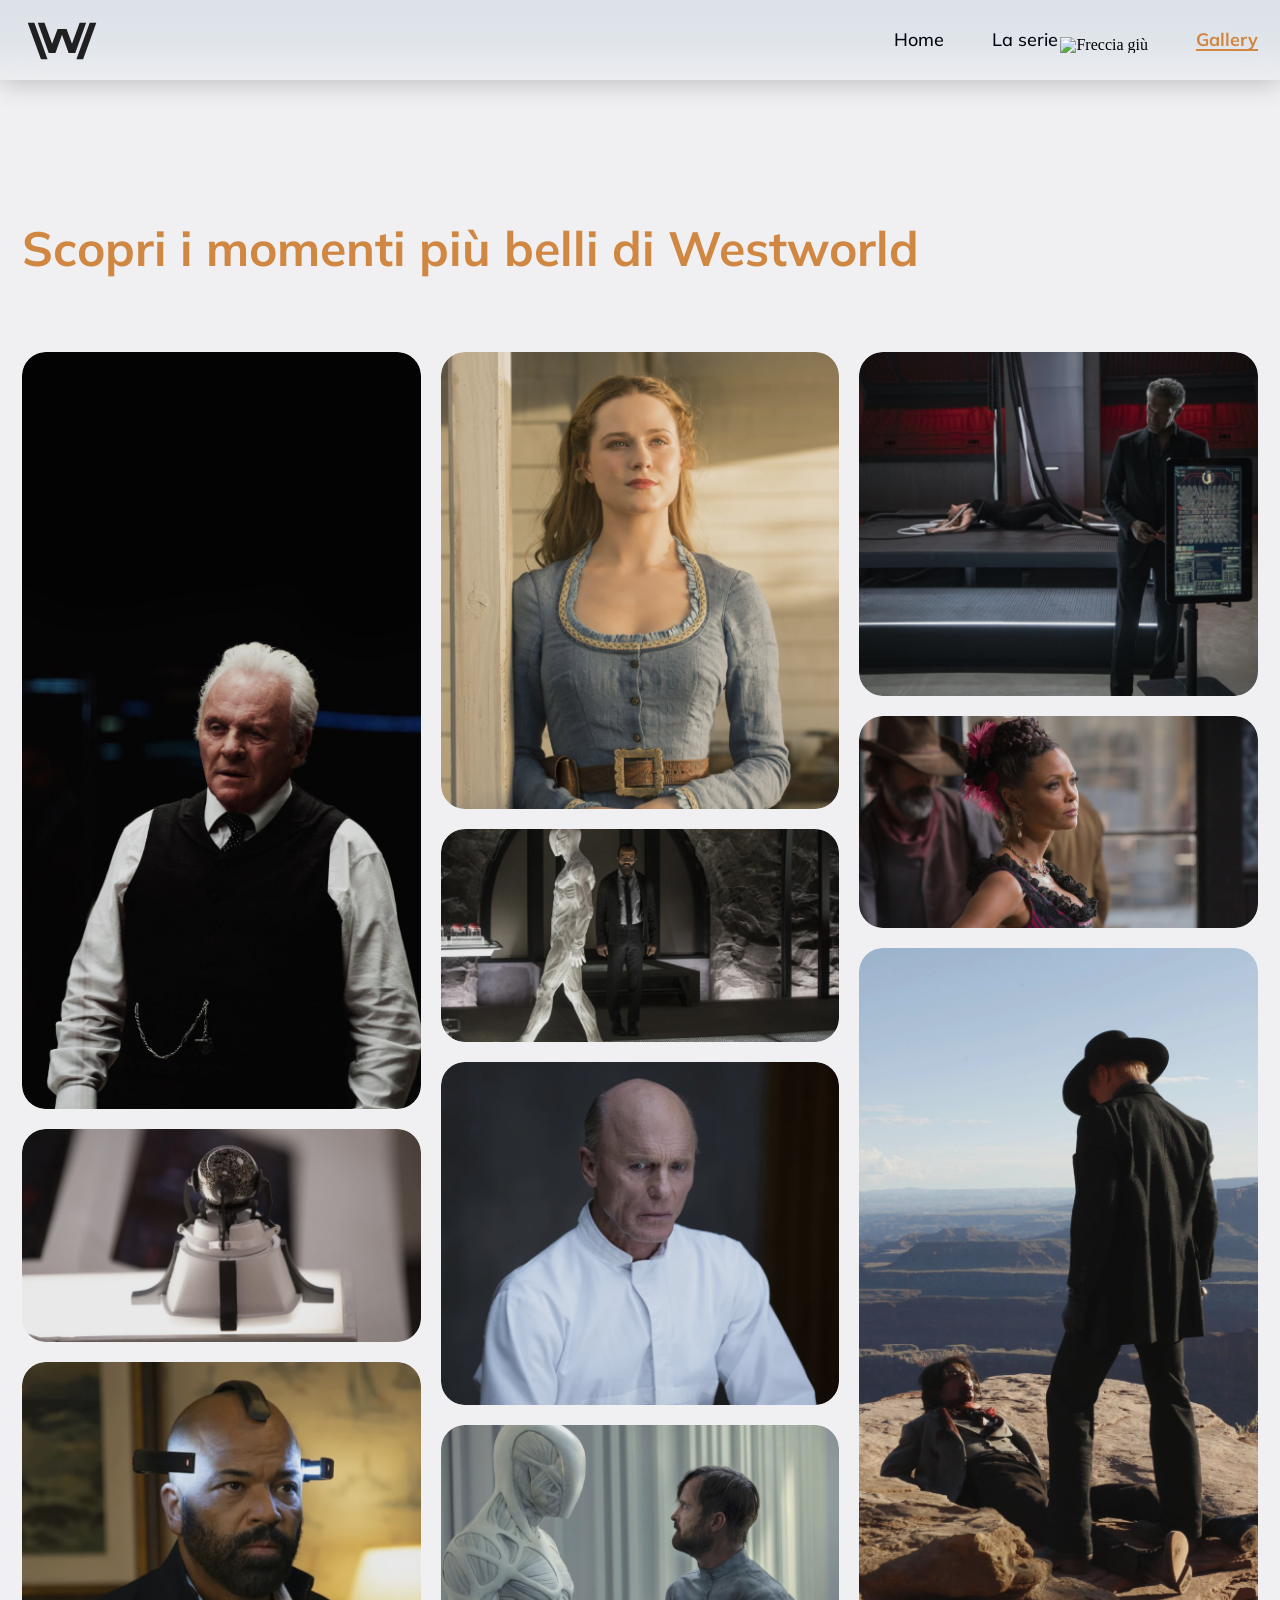
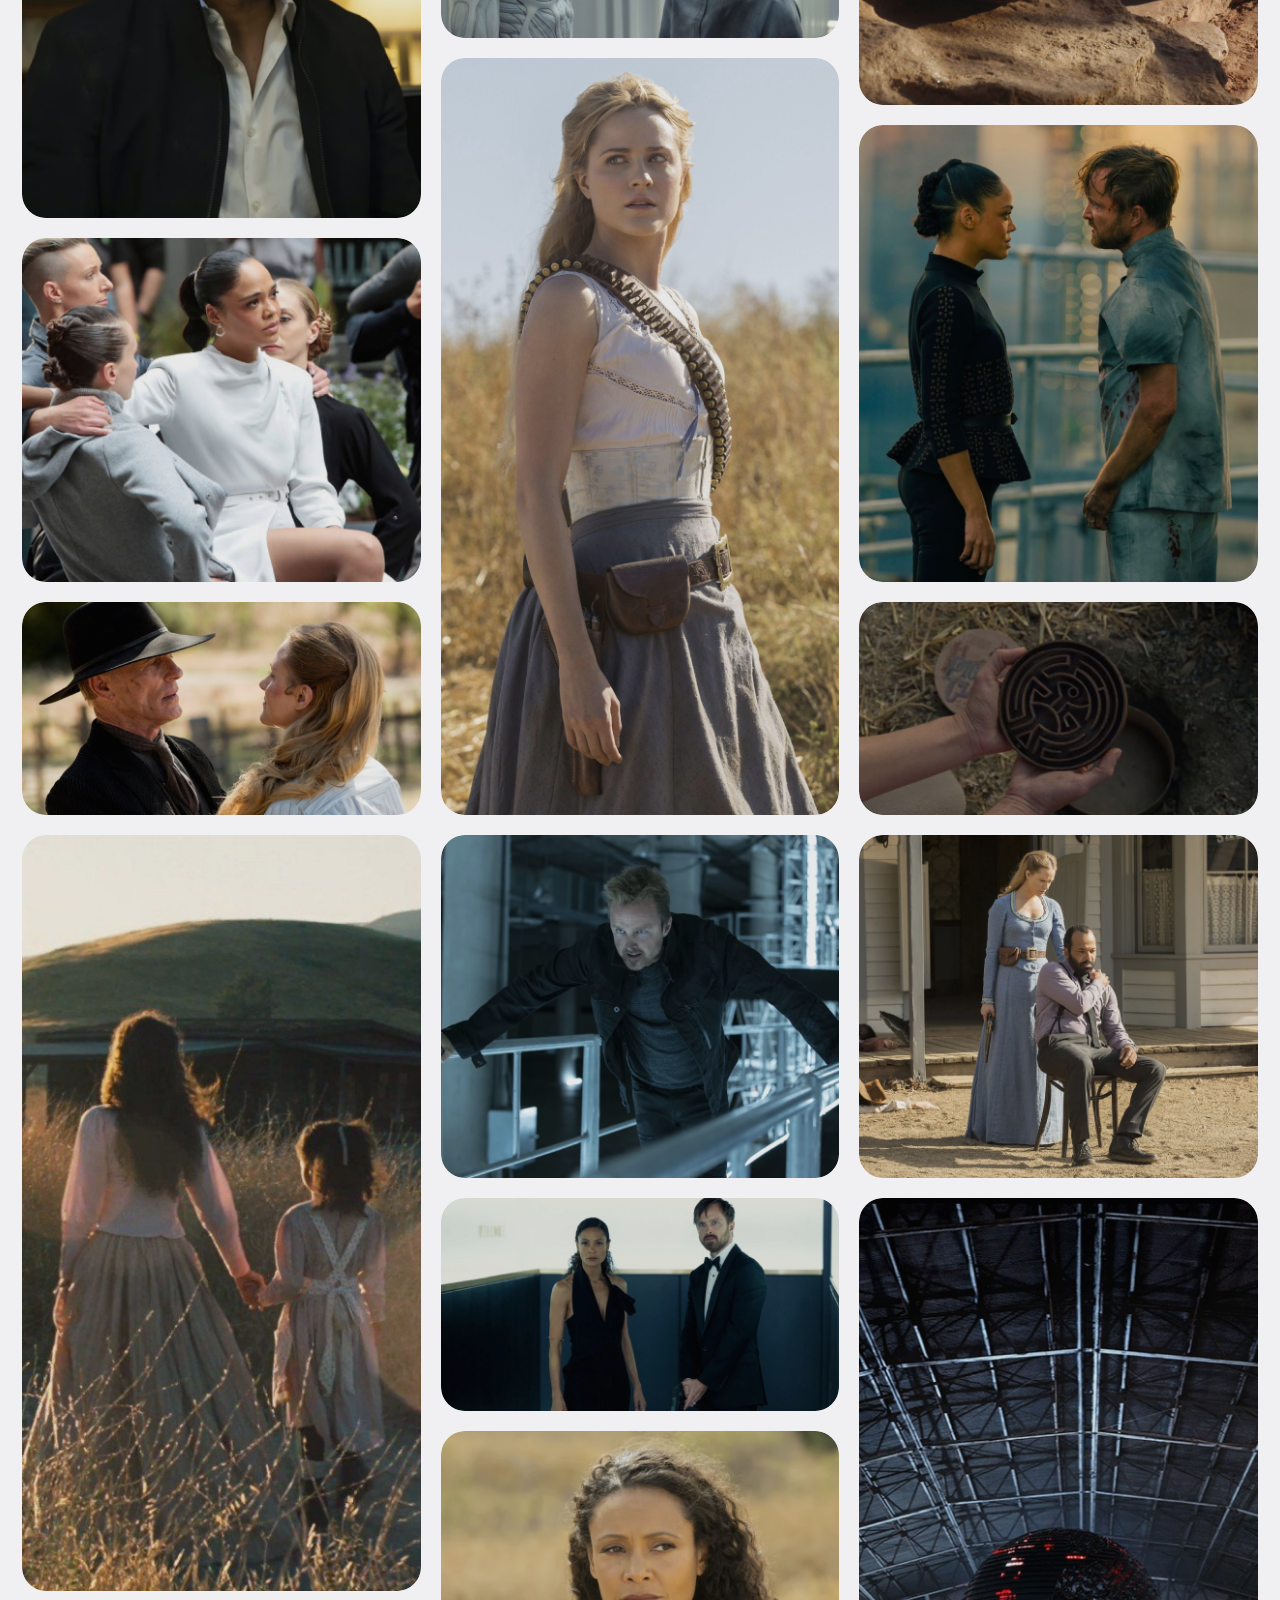
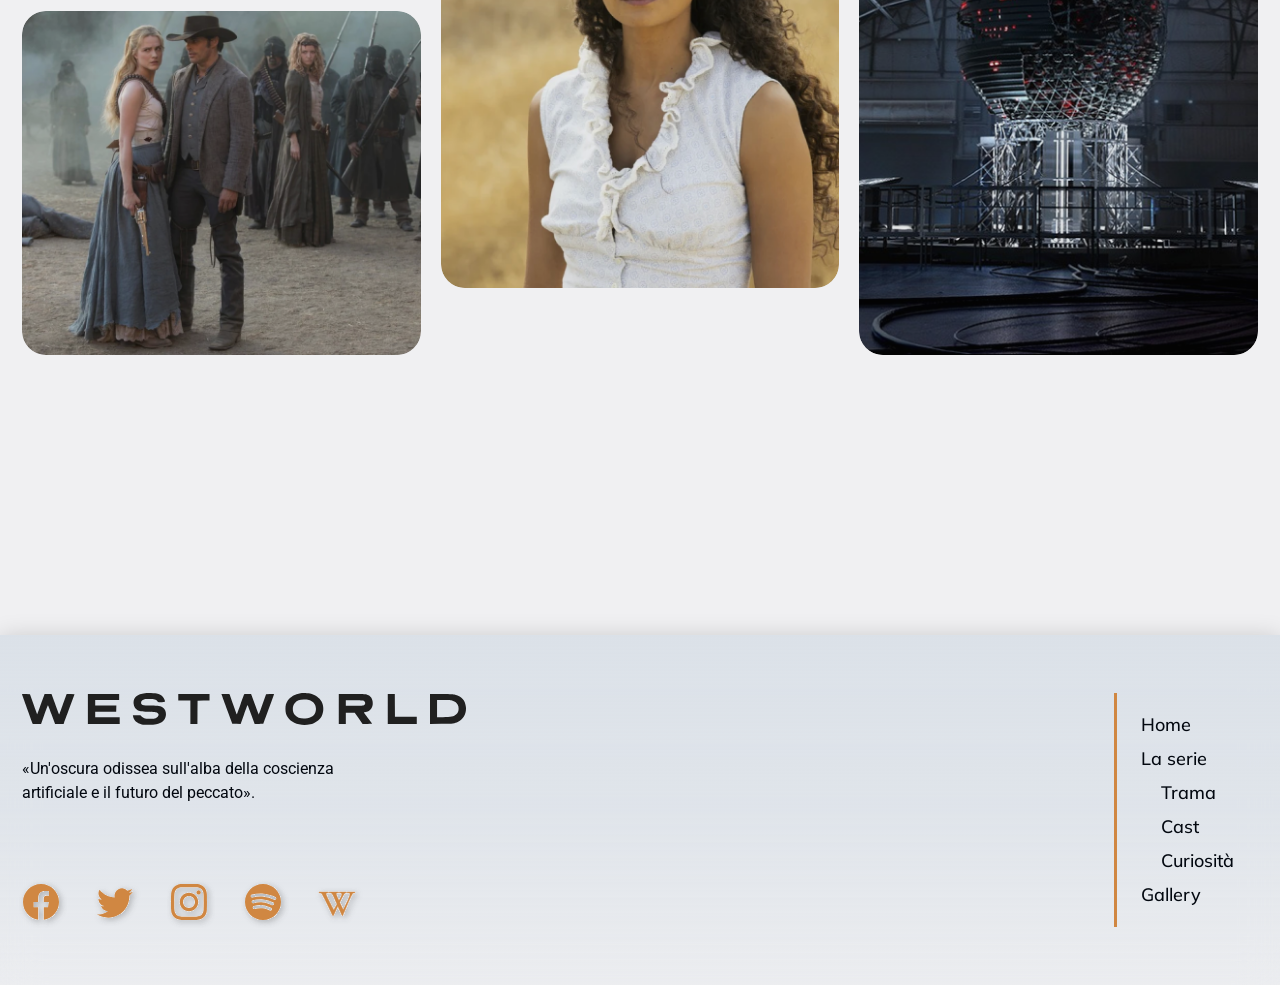
==== gallery.html @ d3ba0e5d "Update and rename Gallery.html to gallery.html" ====
<!DOCTYPE html>
<html lang="it">
<head>
    <meta charset="utf-8">
        <title>Westworld</title>

        <link rel="preconnect" href="https://fonts.googleapis.com">
        <link rel="preconnect" href="https://fonts.gstatic.com" crossorigin>
        <link href="https://fonts.googleapis.com/css2?family=Mulish:ital,wght@0,400;0,500;0,600;0,700;0,800;1,400;1,500;1,600;1,700;1,800&family=Roboto:ital,wght@0,400;0,500;0,700;1,400;1,500;1,700&display=swap" rel="stylesheet">
        
        <link rel="stylesheet" type="text/css" href="style.css">
        <link rel="icon" href="Image/icon/Logo.svg">
</head>
<body>
<header>
    <div class="container-fluid header">
        <div class="container">
            <a href="index.html" class="logo"><img src="Image/icon/Logo.svg" alt="Westworld logo"></a>
            <nav>
                <ul class="nav">
                    <li><a class="link-header" href="index.html" title="Home">Home</a></li>
                    <li id="dropdown-li">
                        <a class="link-header" id="dropdown-item" href="Laserie.html" title="La serie">La serie</a>
                        <img id="freccia-giu" src="Image/icon/freccia-giu-menu.svg" alt="Freccia giù">
                        <ul class="dropdown">
                            <li><a href="laserie.html#section-trama" class="link-header">Trama</a></li>
                            <li><a href="laserie.html#section-cast" class="link-header">Cast</a></li>
                            <li><a href="laserie.html#section-curiosita" class="link-header">Curiosità</a></li>
                        </ul>
                    </li>
                    <li><a class="link-header active" href="gallery.html" title="Gallery">Gallery</a></li>
                </ul>
            </nav>
        </div>
    </div>
</header>
<div class="placeholder-fixed-header"></div>
<section class="container-fluid gallery">
    <div class="container">
        <h2>Scopri i momenti più belli di Westworld</h2>
        <div class="gallery-content">
            <div class="gallery-column">
                <div class="immagine-gallery">
                    <img src="Image/Gallery/Sinistra/s-1.png" alt="Immagine di Westworld">
                </div>
                <div class="immagine-gallery">
                    <img src="Image/Gallery/Sinistra/s-2.png" alt="Immagine di Westworld">
                </div>
                <div class="immagine-gallery">
                    <img src="Image/Gallery/Sinistra/s-3.png" alt="Immagine di Westworld">
                </div>
                <div class="immagine-gallery">
                    <img src="Image/Gallery/Sinistra/s-4.png" alt="Immagine di Westworld">
                </div>
                <div class="immagine-gallery">
                    <img src="Image/Gallery/Sinistra/s-5.png" alt="Immagine di Westworld">
                </div>
                <div class="immagine-gallery">
                    <img src="Image/Gallery/Sinistra/s-6.png" alt="Immagine di Westworld">
                </div>
                <div class="immagine-gallery">
                    <img src="Image/Gallery/Sinistra/s-7.png" alt="Immagine di Westworld">
                </div>
            </div>
            <div class="gallery-column">
                <div class="immagine-gallery">
                    <img src="Image/Gallery/Centro/c-1.png" alt="Immagine di Westworld">
                </div>
                <div class="immagine-gallery">
                    <img src="Image/Gallery/Centro/c-2.png" alt="Immagine di Westworld">
                </div>
                <div class="immagine-gallery">
                    <img src="Image/Gallery/Centro/c-3.png" alt="Immagine di Westworld">
                </div>
                <div class="immagine-gallery">
                    <img src="Image/Gallery/Centro/c-4.png" alt="Immagine di Westworld">
                </div>
                <div class="immagine-gallery">
                    <img src="Image/Gallery/Centro/c-5.png" alt="Immagine di Westworld">
                </div>
                <div class="immagine-gallery">
                    <img src="Image/Gallery/Centro/c-6.png" alt="Immagine di Westworld">
                </div>
                <div class="immagine-gallery">
                    <img src="Image/Gallery/Centro/c-7.png" alt="Immagine di Westworld">
                </div>
                <div class="immagine-gallery">
                    <img src="Image/Gallery/Centro/c-8.png" alt="Immagine di Westworld">
                </div>
            </div>
            <div class="gallery-column">
                <div class="immagine-gallery">
                    <img src="Image/Gallery/Destra/d-1.png" alt="Immagine di Westworld">
                </div>
                <div class="immagine-gallery">
                    <img src="Image/Gallery/Destra/d-2.png" alt="Immagine di Westworld">
                </div>
                <div class="immagine-gallery">
                    <img src="Image/Gallery/Destra/d-3.png" alt="Immagine di Westworld">
                </div>
                <div class="immagine-gallery">
                    <img src="Image/Gallery/Destra/d-4.png" alt="Immagine di Westworld">
                </div>
                <div class="immagine-gallery">
                    <img src="Image/Gallery/Destra/d-5.png" alt="Immagine di Westworld">
                </div>
                <div class="immagine-gallery">
                    <img src="Image/Gallery/Destra/d-6.png" alt="Immagine di Westworld">
                </div>
                <div class="immagine-gallery">
                    <img src="Image/Gallery/Destra/d-7.png" alt="Immagine di Westworld">
                </div>
            </div>
        </div>
    </div>
</section>
<footer>
    <div class="container-fluid footer">
        <div class="container">
            <div class="footer-logo-testo-socials">
                <div class="footer-logo-testo-container">
                    <a href="index.html" class="footer-logo"><img src="Image/icon/Footer-logo.svg" alt="Logo di Westworld"></a>
                    <p>«Un'oscura odissea sull'alba della coscienza <br>artificiale e il futuro del peccato».</p>
                </div>
                <ul class="footer-socials">
                    <li class="social-container"><a href="https://www.facebook.com/westworldHBOitalia/" target="_blank"><img src="Image/icon/Facebook.svg" alt="Icona Facebook"></a></li>
                    <li class="social-container"><a href="https://twitter.com/WestworldHBO" target=”_blank”><img src="Image/icon/Twitter.svg" alt="Icona Twitter"></a></li>
                    <li class="social-container"><a href="https://www.instagram.com/westworldhbo/" target=”_blank”><img src="Image/icon/Instagram.svg" alt="Icona Instagram"></a></li>
                    <li class="social-container"><a href="https://open.spotify.com/playlist/1qlMJDeFjO2Y7QuNiYmuD4" target=”_blank”><img src="Image/icon/Spotify.svg" alt="Icona Spotify"></a></li>
                    <li class="social-container"><a href="https://it.wikipedia.org/wiki/Westworld_-_Dove_tutto_%C3%A8_concesso" target=”_blank”><img src="Image/icon/Wikipedia.svg" alt="Icona Wikipedia"></a></li>
                </ul>
            </div>
            <ul class="footer-menuitems">
                <li><a class="link-footer" href="index.html">Home</a></li>
                <li><a class="link-footer" href="Laserie.html">La serie</a></li>
                <li><a class="link-footer" href="Laserie.html#section-trama">Trama</a></li>
                <li><a class="link-footer" href="Laserie.html#section-cast">Cast</a></li>
                <li><a class="link-footer" href="Laserie.html#section-curiosita">Curiosità</a></li>
                <li><a class="link-footer" href="gallery.html">Gallery</a></li>
            </ul>
        </div>
    </div>
</footer>
</body>
</html>
---- style.css ----
/* http://meyerweb.com/eric/tools/css/reset/ 
   v2.0 | 20110126
   License: none (public domain)
*/

html, body, div, span, applet, object, iframe,
h1, h2, h3, h4, h5, h6, p, blockquote, pre,
a, abbr, acronym, address, big, cite, code,
del, dfn, em, img, ins, kbd, q, s, samp,
small, strike, strong, sub, sup, tt, var,
b, u, i, center,
dl, dt, dd, ol, ul, li,
fieldset, form, label, legend,
table, caption, tbody, tfoot, thead, tr, th, td,
article, aside, canvas, details, embed, 
figure, figcaption, footer, header, hgroup, 
menu, nav, output, ruby, section, summary,
time, mark, audio, video {
	margin: 0;
	padding: 0;
	border: 0;
	font-size: 100%;
	font: inherit;
	vertical-align: baseline;
}
/* HTML5 display-role reset for older browsers */
article, aside, details, figcaption, figure, 
footer, header, hgroup, menu, nav, section {
	display: block;
}
body {
	line-height: 1;
}
ol, ul {
	list-style: none;
}
blockquote, q {
	quotes: none;
}
blockquote:before, blockquote:after,
q:before, q:after {
	content: '';
	content: none;
}
table {
	border-collapse: collapse;
	border-spacing: 0;
}

/*variabili*/
:root{
    --primary: #D08742;
    --secondary: linear-gradient(#F0F1F2, #667E9E, #4B5A6D, #343A42);
    --tertiary: linear-gradient(rgba(219, 225, 232, 1), rgba(219, 225, 232, 0.8), rgba(219, 225, 232, 0.2));
    --light: #F0F0F2;
    --dark: #202020;
    --text: #030810;
}

/*tipografia*/
h1{
	font-family: 'Mulish', sans-serif;
    font-style: normal;
    font-size: 80px;
    font-weight: 800;
    line-height: 100%;
    letter-spacing: 0.24em;
    color: var(--text);
}
h2{
	font-family: 'Mulish', sans-serif;
    font-style: normal;
    font-size: 48px;
    font-weight: 700;
    line-height: 100%;
    color: var(--primary);
}
h3{
	font-family: 'Mulish', sans-serif;
    font-style: normal;
    font-size: 32px;
    font-weight: 600;
    line-height: 100%;
    color: var(--text);
}
h4{
	font-family: 'Mulish', sans-serif;
    font-style: normal;
    font-size: 24px;
    font-weight: 600;
    line-height: 100%;
    color: var(--primary);
}
h5{
	font-family: 'Mulish', sans-serif;
    font-style: normal;
    font-size: 20px;
    font-weight: 700;
    line-height: 100%;
	letter-spacing: -0.02em;
    color: var(--primary);
}
.pretitle{
	font-family: 'Mulish', sans-serif;
    font-style: italic;
    font-size: 20px;
    font-weight: 500;
    line-height: 100%;
    color: var(--text);
}
.subtitle{
	font-family: 'Mulish', sans-serif;
    font-style: italic;
    font-size: 24px;
    font-weight: 500;
    line-height: 100%;
    color: var(--text);
}
p{
    font-family: 'Roboto', sans-serif;
    font-style: normal;
    font-size: 16px;
    font-weight: 400;
    line-height: 150%;
    color: var(--text);
}
.strong-copy{
	font-family: 'Roboto', sans-serif;
    font-style: normal;
    font-size: 16px;
    font-weight: 700;
    line-height: 150%;
    color: var(--text);
}
.small-copy{
	font-family: 'Roboto', sans-serif;
    font-style: normal;
    font-size: 12px;
    font-weight: 400;
    line-height: 150%;
    color: var(--text);
}
.link{
	font-family: 'Roboto', sans-serif;
    font-style: normal;
    font-size: 16px;
    font-weight: 500;
    line-height: 100%;
    color: var(--text);
	text-decoration: underline;
}
.link:hover{
    color: var(--primary);
}
.link-header{
    font-family: 'Mulish', sans-serif;
	font-style: normal;
    font-size: 18px;
	font-weight:  500;
    line-height: 100%;
	text-decoration: none;
    color: var(--text);
}
.link-header:hover{
	color: var(--primary);
}
.link-header.active{
	font-family: 'Mulish', sans-serif;
	font-style: normal;
    font-size: 18px;
	font-weight:  700;
    line-height: 100%;
	color: var(--primary);
}
.link-header.active::after{
	content: '';
	position:absolute;
	left: 0;
	right: 0;
	bottom: -2px;
    border-bottom: 2px solid var(--primary);
}
.link-footer{
    font-family: 'Mulish', sans-serif;
    font-style: normal;
    font-size: 18px;
    font-weight: 500;
    line-height: 100%;
	text-decoration: none;
    color: var(--text);
}
.link-footer:hover{
    color: var(--primary);
}
.primary-button-font{
	font-family: 'Roboto', sans-serif;
    font-style: normal;
    font-size: 18px;
    font-weight: 500;
    line-height: 100%;
	text-decoration: none;
    color: var(--light);
}

/*generale*/
body{
	background-color: var(--light);
}
.container-fluid{
	width: 100%;
}
.container{
	max-width: 1276px;
	margin: 0 auto;
    padding: 0 20px;
    box-sizing: border-box;
}
.placeholder-fixed-header{
    height: 80px;
}
.primary-button{
    padding: 10px 15px;
    background-color: var(--primary);
    border-radius: 12px;
	display: inline;
	box-shadow: 2px 2px 6px 0px rgba(32, 32, 32, 0.25);
}
.primary-button:hover{
	background: linear-gradient(180deg, rgba(219, 225, 232, 0.20) 0%, rgba(220, 225, 232, 0.20) 100%); 
	box-shadow: 2px 2px 6px 0px rgba(32, 32, 32, 0.25), -2px -2px 4px 0px #F0F0F2;
}
.primary-button:hover .primary-button-font{
	color: var(--text)
}
.primary-button:active{
	background: var(--Details, linear-gradient(180deg, rgba(219, 225, 232, 0.20) 0%, rgba(220, 225, 232, 0.20) 100%));
	box-shadow: 2px 2px 6px 0px rgba(0, 0, 0, 0.25) inset, -2px -2px 6px 0px #FFF inset;
}
.primary-button:active .primary-button-font{
	color: var(--text)
}
.secondary-button {
    width: 40px;
    height: 40px;
    border-radius: 14px;
    background-image: var(--tertiary);
    border: none;
    display: flex;
    justify-content: center;
    align-items: center;
	margin-right: 8px;
	margin-bottom: 8px;
	box-shadow: 2px 2px 6px 0px rgba(32, 32, 32, 0.25);;
}
.secondary-button:hover{
	box-shadow: 2px 2px 6px 0px rgba(32, 32, 32, 0.25), -2px -2px 4px 0px #F0F0F2;
	color: var(--primary);
}
.secondary-button:hover svg{
	fill: var(--primary);
}
.secondary-button:active{
	box-shadow: 2px 2px 6px 0px rgba(0, 0, 0, 0.25) inset, -2px -2px 6px 0px #FFF inset;
	color: var(--primary);
}


/*header*/
.header{
    background-image: var(--tertiary);
    position: fixed;
    z-index: 9999;
	box-shadow: 0px 4px 24px 0px rgba(0, 0, 0, 0.20);
	backdrop-filter: blur(20px);
}

.header>.container{
    height: 80px;
    display: flex;
    justify-content: space-between;
    align-items: center;
}

.logo{
	width: fit-content;
	height: fit-content;
}

.logo>img{
	width: 80px;
	height: 80px;
}

.nav{
    list-style-type: none;
	margin: 0;
	padding: 0;
    display: flex;
    justify-content: flex-start;
    align-items: center;
    gap: 48px;
}

.nav>li{
    padding: 8px 0;
}

.dropdown{
    position: absolute;
    display: none;
    z-index: 1;
    background-image: var(--tertiary);
    padding: 12px 8px;
    border-radius: 8px;
    transform: translateX(-25%);
    top: 57px;
}

.dropdown>li{
    padding: 8px 8px;
}

.nav>li>a, .dropdown>li>a{
    position: relative;
    display: inline-block;
    vertical-align: top;
}

.nav li:hover .dropdown{
    display: block;
}

.nav li#dropdown-li{
    display: flex;
    align-items: center;
    gap: 2px;
}
.nav li #dropdown-item+#freccia-giu{
	margin-top: 10px;
    transform: rotateX(0deg);
    transition: transform 0.3s ease-in-out;
}
.nav li:hover #dropdown-item+#freccia-giu{
    transform: rotateX(180deg);
}


/*footer*/
.footer{
    background-image: var(--tertiary);
	box-shadow: 0px 4px 24px 0px rgba(0, 0, 0, 0.20);
	backdrop-filter: blur(20px);
}
.footer>.container{
    padding: 58px 20px;
	display: flex;
	justify-content: space-between;
	align-items: center;
}
.footer-logo-testo-socials{
    box-sizing: border-box;
	display: flex;
	flex-direction: column;
    justify-content: flex-start;
    align-items: flex-start;
    box-sizing: border-box;
    gap: 80px;
}
.footer-logo{
    display: block;
    height: 32px;
}
.footer-logo-testo-container{
    display: flex;
	box-sizing: border-box;
    flex-direction: column;
    gap: 32px;
}
.footer-socials{
    box-sizing: content-box;
	display: flex;
    justify-content: flex-start;
	align-items: center;
    gap: 32px;
}
.social-container{
	width: 42px;
	height: 42px;
	display: flex;
	justify-content: center;
	align-items: center;
}
.footer-menuitems{
    box-sizing: content-box;
	display:flex;
    flex-direction: column;
    align-items: flex-start;
    justify-content: flex-start;
	border-left: 3px solid var(--primary);
	padding: 23px 24px;
    gap: 16px;
}
.footer-menuitems>li:nth-child(3){
    text-indent: 20px;
}
.footer-menuitems>li:nth-child(4){
    text-indent: 20px;
}
.footer-menuitems>li:nth-child(5){
    text-indent: 20px;
}


/*hero section*/
.hero-content{
    width: 100%;
    height: 640px;
}
#heroVideo{
    width: 100%;
    height: 100%;
    object-fit: cover;
    /*object-position: center 43%;*/
}
#main-title{
	position:absolute;
	top: 280px;
	left: 50%;
	transform: translateX(-50%);
}


/*sezione 1*/
.section1>.container{
	padding: 144px 20px;
	display: flex;
	flex-direction: column;
	gap: 50px;
}

.section1 .primo-contenuto{
	display: flex;
	justify-content: center;
	align-items: center;
	box-sizing: border-box;
	gap: 40px
}

.section1 .img1{
	width: 47%;
	box-sizing: border-box;
}

.section1 .img1>img{
	width: 100%;
}

.section1 .primo-paragrafo{
	width: 53%;
	display: flex;
	flex-direction: column;
	justify-content: flex-start;
	align-items: flex-start;
	gap: 40px
}

.section1 .primo-testo{
	width: 92%;
	display: flex;
	flex-direction: column;
	justify-content: flex-start;
	align-items: flex-start;
	gap: 16px;
}

.section1 .titoli{
	display: flex;
	flex-direction: column;
	justify-content: flex-start;
	align-items: flex-start;
	gap: 32px;
}

.section1 .secondo-contenuto{
	display: flex;
	justify-content: center;
	align-items: center;
	gap: 40px;
	box-sizing: border-box;
}

.section1 .img2{
	width: 47%;
	box-sizing: border-box;
}

.section1 .img2>img{
	width: 100%;
}

.section1 .secondo-paragrafo{
	width: 53%;
	display: flex;
	flex-direction: column;
	justify-content: flex-end;
	align-items: flex-start;
	gap: 40px;
}

.section1 .secondo-testo{
	width: 92%;
	display: flex;
	flex-direction: column;
	justify-content: flex-end;
	align-items: flex-start;
	gap: 16px;
}


/*sezione 2*/
.section2{
	background-image: var(--secondary);
}
.section2>.container{
	padding: 144px 20px 240px;
	display: flex;
	flex-direction: column;
	gap: 80px;
}
.section2 .testo{
	display: flex;
	flex-direction: column;
	justify-content: flex-start;
	align-items: center;
	gap: 24px;
	box-sizing: border-box;
}

.section2 .testo>p{
	width: 67%;
	text-align: center;
}

.section2 .cards-container{
	display: flex;
	flex-direction: column;
	justify-content: space-between;
	align-items: center;
	gap: 24px;
	box-sizing: border-box;
}

.section2 .prima-riga{
	width: 100%;
	flex-wrap: wrap;
	display: flex;
	justify-content: center;
	align-items: flex-start;
	gap: 20px;
}

.section2 .seconda-riga{
	width: 100%;
	flex-wrap: wrap;
	display: flex;
	justify-content: center;
	align-items: flex-end;
	gap: 20px;
}

.section2 .card{
	width: 600px;
    height: 220px;
    background-image: var(--tertiary);
    display: flex;
	align-items: flex-end;
	border-radius: 24px;
	box-shadow: 0px 4px 24px 0px rgba(0, 0, 0, 0.20);
	backdrop-filter: blur(30px);
}

.section2 .image-container {
    width: 200px;
    height: 200px;
    margin: 10px 32px 10px 10px;
	display: flex;
	justify-content: flex-start;
	align-items: center;
}

.section2 .image-container img {
    width: 100%;
    height: 100%;
    object-fit: cover;
}

.section2 .text-container {
    flex: 1;
    display: flex;
    flex-direction: column;
    justify-content: flex-start;
    align-items: flex-start;
	gap: 12px;
    margin-top: 32px;
    margin-bottom: auto;
	margin-right:50px;
}

.secondary-button {
    width: 40px;
    height: 40px;
    border-radius: 14px;
    background-image: var(--tertiary);
    border: none;
    display: flex;
    justify-content: center;
    align-items: center;
	margin-right: 8px;
	margin-bottom: 8px;
}

.section2 .secondary-button>img{
    width: 24px;
    height: 24px;
}


/*sezione 3*/
.section3{
	padding-bottom: 280px;
}
.section3 .loop-container{
	display: flex;
    white-space: nowrap;
    width: 100%;
    overflow: hidden;
}
.loop-text {
    padding: 0 0.25em;
	animation: loopText 3s infinite linear;
}
@keyframes loopText {
    from {
        transform: translateX(0);
    }
    to {
        transform: translateX(-100%);
    }
}
.sovrapposte-loop{
	height: 550px;
	padding: 144px 20px 88px;
	display: flex;
	flex-direction: column;
	justify-content: center;
	align-items: center;
}
.section3 .card-background{
	width: 412px;
	height: 500px;
	margin-top: 26px;
	background-color: var(--dark);
	border-radius: 24px;
	transform: rotate(8deg) translateX(-50%);
	position: absolute;
	left: 50%;
	z-index: 1;
}
.section3 .card-foreground{
	width: 412px;
	height: 500px;
	padding: 24px;
	background-color: var(--light);
	border-radius: 24px;
	box-sizing: border-box;
	position: absolute;
	transform: translateX(-50%);
	left: 50%;
	z-index: 2;
	box-shadow: 0px 4px 24px 0px rgba(0, 0, 0, 0.20);
	backdrop-filter: blur(30px);
}
.section3 .img-testo{
	display: flex;
	flex-direction: column;
	justify-content: flex-start;
	align-items: center;
	gap: 32px;
}
.section3 .img-testo>p{
	width: 364px;
}
.section3 .image-container{
	width: 364px;
	height: 348px;
}
.section3 .img-testo>img{
	width: 100%;
	height: 100%;
}

.section3 .primary-button{
	position: relative;
	transform: translateX(-50%);
	left: 45%;
}




/*La serie*/
/*sezione-trama*/
.sezione-trama{
	background-image: var(--secondary);
}
.sezione-trama>.container{
	padding: 120px 20px 144px;
	display: flex;
	flex-direction: column;
	gap: 64px;
}
.intro-layout{
	display: flex;
	justify-content: space-between;
	align-items: flex-start;
	box-sizing: border-box;
}
.paragrafo-trama{
	width: 60%;
	display: flex;
	flex-direction: column;
	justify-content: flex-start;
	align-items: flex-start;
	gap: 32px;
}
.titoli-trama{
	display: flex;
	flex-direction: column;
	justify-content: flex-start;
	align-items: flex-start;
	gap: 16px;
}
.immagine-trama{
	width: 30%;
	height: 100%;
}
.immagine-trama>img{
	width: 100%;
	height: 100%;
	object-fit: cover;
}
.menutendina-layout{
	display: flex;
	justify-content: center;
	align-items: flex-start;
	gap: 40px;
}
.menutendina-layout .stagione{
	width: 288px;
	height: 48px;
	border-radius: 24px 0;
	padding-left: 20px;
	padding-right: 17px;
	display: flex;
	justify-content: space-between;
	align-items: center;
	box-sizing: border-box;
	background-image: var(--tertiary);
	box-shadow: 2px 2px 6px 0px rgba(32, 32, 32, 0.25);
}
.testo-icon .freccia-giu{
	display: flex;
    justify-content: center;
    align-items: center;
}
.menutendina-aperta{
	width: 288px;
	display: flex;
	flex-direction: column;
	background-image: var(--tertiary);
	border-radius: 24px 0 24px 0;
	box-shadow: 0px 4px 24px 0px rgba(0, 0, 0, 0.20);
	backdrop-filter: blur(30px);
}
.tendina-bassa{
	display: flex;
	flex-direction: column;
	padding: 32px;
	gap: 16px;
	display: none;
}
.menutendina-aperta:hover{
	border-radius: 24px 0 24px 24px;
}
.menutendina-aperta:hover .tendina-bassa{
	display: inline;
}
.tendina-bassa div{
	width: 100%;
	display: flex;
	justify-content: flex-end;
	padding-top: 16px;
}


/*sezione-cast*/
.sezione-cast>.container{
	padding: 144px 20px 120px; 
	display: flex;
	flex-direction: column;
	justify-content: flex-start;
	gap: 56px;
}
.card-cast-layout{
	display: flex;
	flex-direction: column;
	gap: 24px;
}
.riga-cast{
	display: flex;
	flex-direction: row;
	justify-content: space-between;
}

.card-personaggio{
	width: 288px;
	height: 360px;
	border-radius: 24px;
	display: flex;
	flex-direction: column;
	justify-content: flex-end;
	padding: 8px;
	position: relative;
}
.card-personaggio img{
	width: 100%;
	position:relative;
	border-radius: 24px;
}
.personaggio-story{
	box-sizing: border-box;
    width: 90%;
    background-image: var(--tertiary);
    padding: 8px 16px;
    border-radius: 16px;
    position: absolute;
    left: 50%;
    margin-bottom: 8px;
    transform: translateX(-50%);
	display: flex;
	flex-direction: column;
	gap: 10px;
	box-shadow: 0px 4px 24px 0px rgba(0, 0, 0, 0.20);
	backdrop-filter: blur(20px);
}
.personaggio-story p{
	display: none;
}
.testo-freccia{
	display: flex;
	justify-content: space-between;
	align-items: center;
}
.personaggio-story:hover p{
	display: inline;	
}
.personaggio-story:hover .freccia-su{
	display: none;
}


/*sezione curiosità*/
.sezione-curiosita>.container{
	display: flex;
	position: relative;
	flex-direction: column;
	gap: 200px;
	padding: 144px 20px 280px;
}
.titolo-curiosita{
	display: flex;
	flex-direction: column;
	gap: 12px;
}
.riga-curiosita{
	display: flex;
	flex-direction: row;
	justify-content: space-around;
}
.card-curiosita{
	width: 324px;
	height: 100%;
	padding: 24px;
	background-image: var(--tertiary);
	border-radius: 24px;
	display: flex;
	flex-direction: column;
	align-items: flex-end;
	gap: 16px;
	box-shadow: 0px 4px 24px 0px rgba(0, 0, 0, 0.20);
	backdrop-filter: blur(30px);
}
.testo-curiosita{
	width: 100%;
	display: flex;
	flex-direction: column;
	gap: 12px;
}
#cur1{
	align-items: flex-end;
}
#cur4{
	margin-top: 40px;
}
.immagine-labirinto{
	width: 550px;
	height: 590px;
	position: absolute;
	transform: translate(-50%,-50%);
	top: 55%;
	left: 50%;
	z-index: -1;
}
.immagine-labirinto>img{
	width: 100%;
	height: 100%;
}

/*Gallery*/
.gallery>.container{
    padding: 144px 20px 280px;
    display: flex;
    flex-direction: column;
	justify-content: flex-start;
	align-items: flex-start;
    gap: 80px;
}
.gallery-content{
    display: flex;
    justify-content: space-between;
    gap: 20px;
}
.gallery-column{
    width: 32.31%;
    display: flex;
    flex-direction: column;
    align-items: center;
    gap: 20px;
}
.immagine-gallery{
    border-radius: 24px;
    display: flex;
    justify-content: center;
    align-items: center;
}
.immagine-gallery>img{
    border-radius: 24px;
    width: 100%;
    object-fit: cover;
}
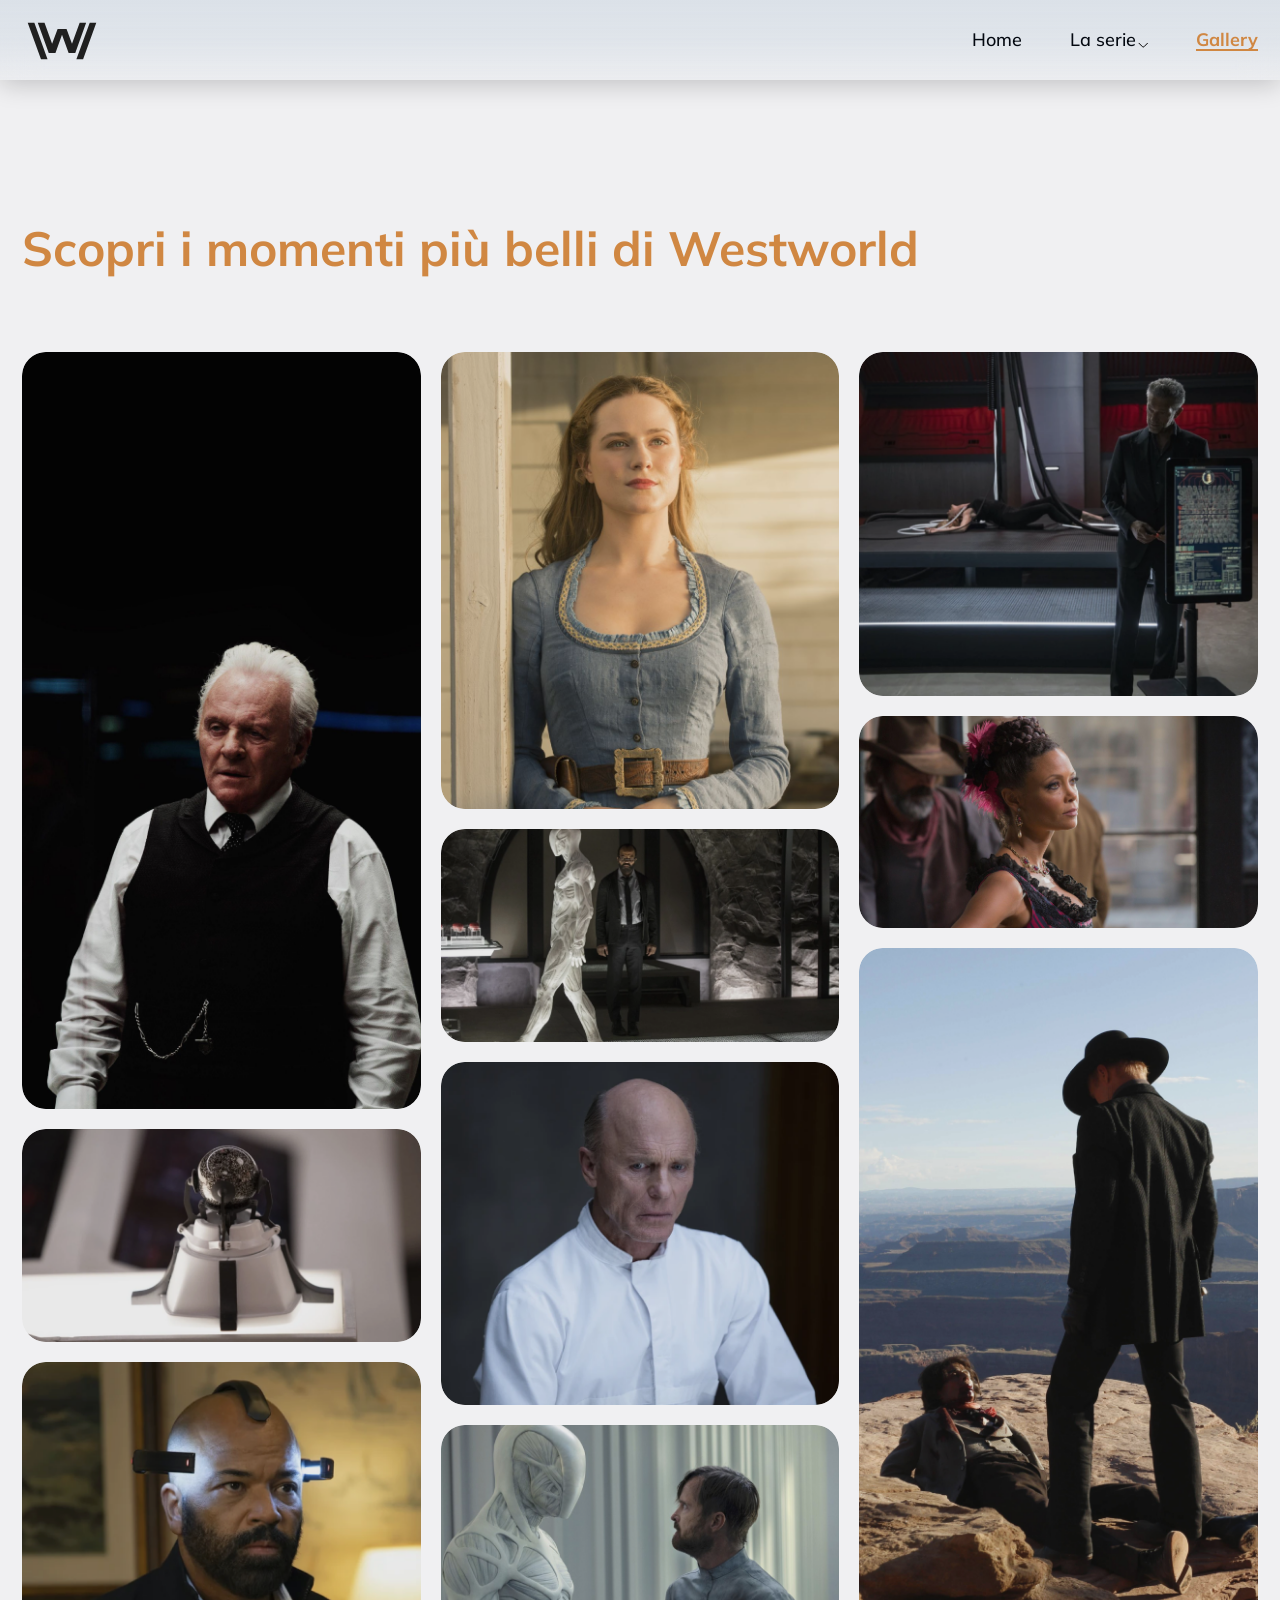
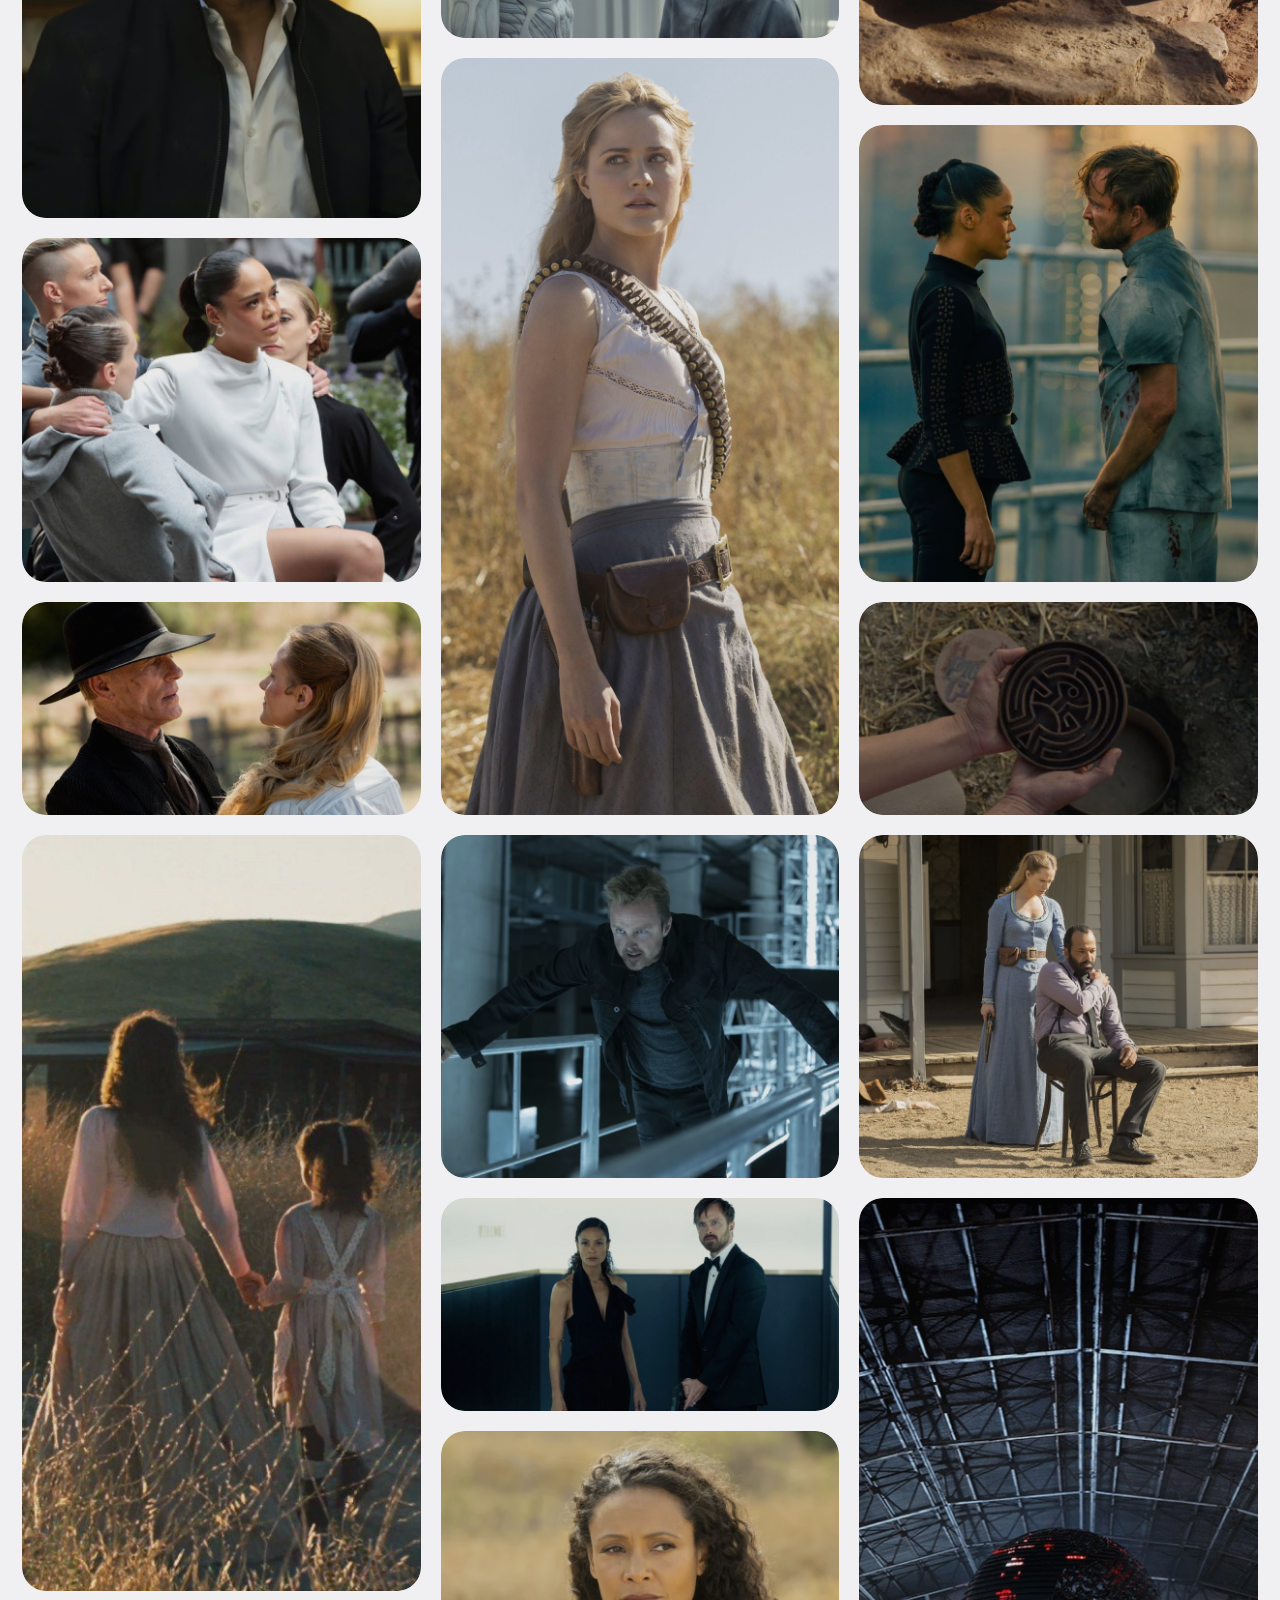
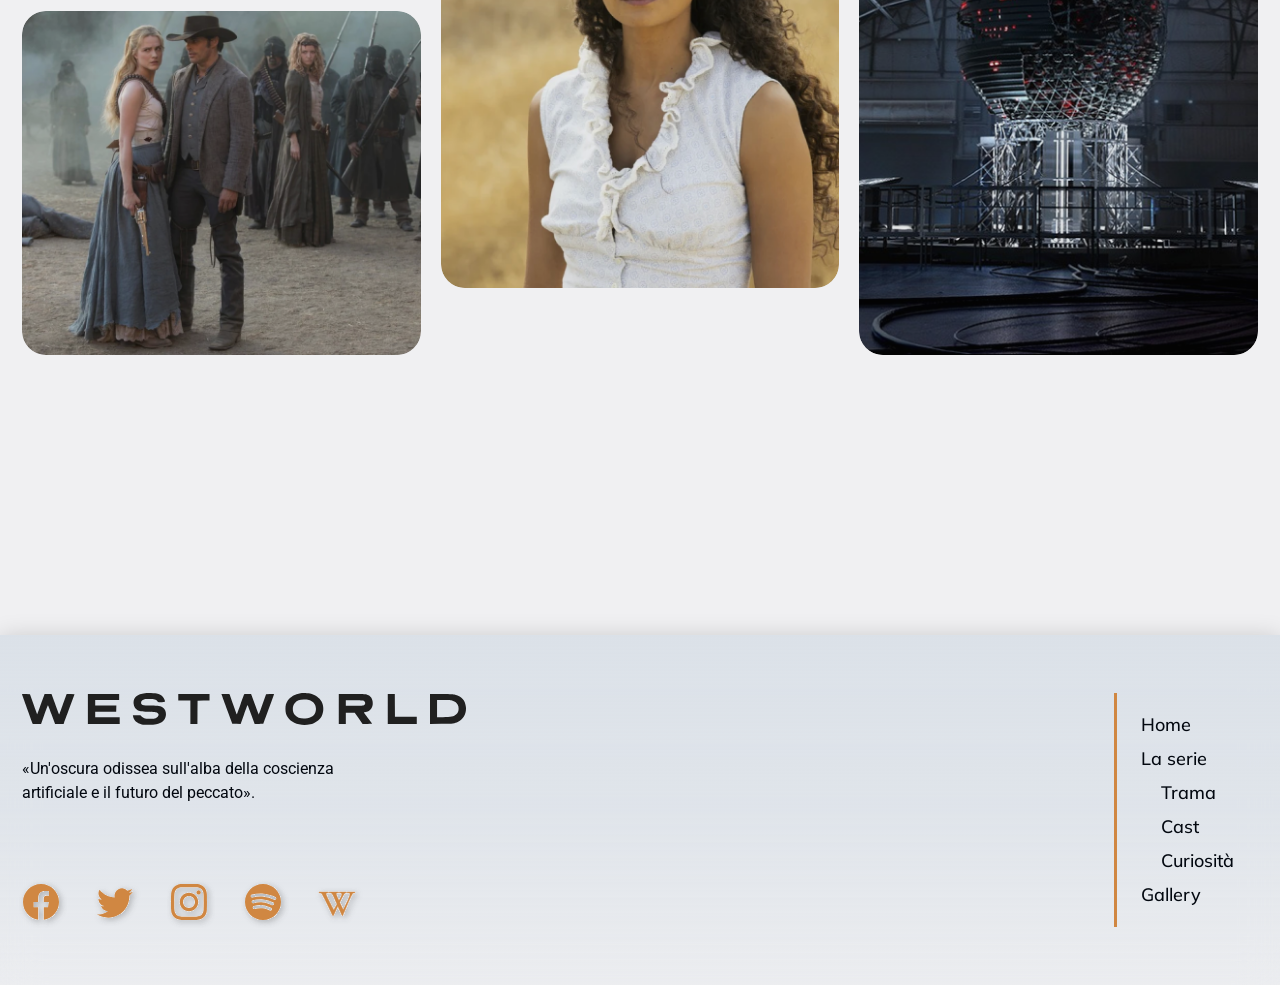
==== commit ef7255ed: "Update gallery.html" ====
--- a/gallery.html
+++ b/gallery.html
@@ -20,8 +20,8 @@
                 <ul class="nav">
                     <li><a class="link-header" href="index.html" title="Home">Home</a></li>
                     <li id="dropdown-li">
-                        <a class="link-header" id="dropdown-item" href="Laserie.html" title="La serie">La serie</a>
-                        <img id="freccia-giu" src="Image/icon/freccia-giu-menu.svg" alt="Freccia giù">
+                        <a class="link-header" id="dropdown-item" href="laserie.html" title="La serie">La serie</a>
+                        <img id="freccia-giu" src="Image/icon/Freccia-giu-menu.svg" alt="Freccia giù">
                         <ul class="dropdown">
                             <li><a href="laserie.html#section-trama" class="link-header">Trama</a></li>
                             <li><a href="laserie.html#section-cast" class="link-header">Cast</a></li>
@@ -132,10 +132,10 @@
             </div>
             <ul class="footer-menuitems">
                 <li><a class="link-footer" href="index.html">Home</a></li>
-                <li><a class="link-footer" href="Laserie.html">La serie</a></li>
-                <li><a class="link-footer" href="Laserie.html#section-trama">Trama</a></li>
-                <li><a class="link-footer" href="Laserie.html#section-cast">Cast</a></li>
-                <li><a class="link-footer" href="Laserie.html#section-curiosita">Curiosità</a></li>
+                <li><a class="link-footer" href="laserie.html">La serie</a></li>
+                <li><a class="link-footer" href="laserie.html#section-trama">Trama</a></li>
+                <li><a class="link-footer" href="laserie.html#section-cast">Cast</a></li>
+                <li><a class="link-footer" href="laserie.html#section-curiosita">Curiosità</a></li>
                 <li><a class="link-footer" href="gallery.html">Gallery</a></li>
             </ul>
         </div>
